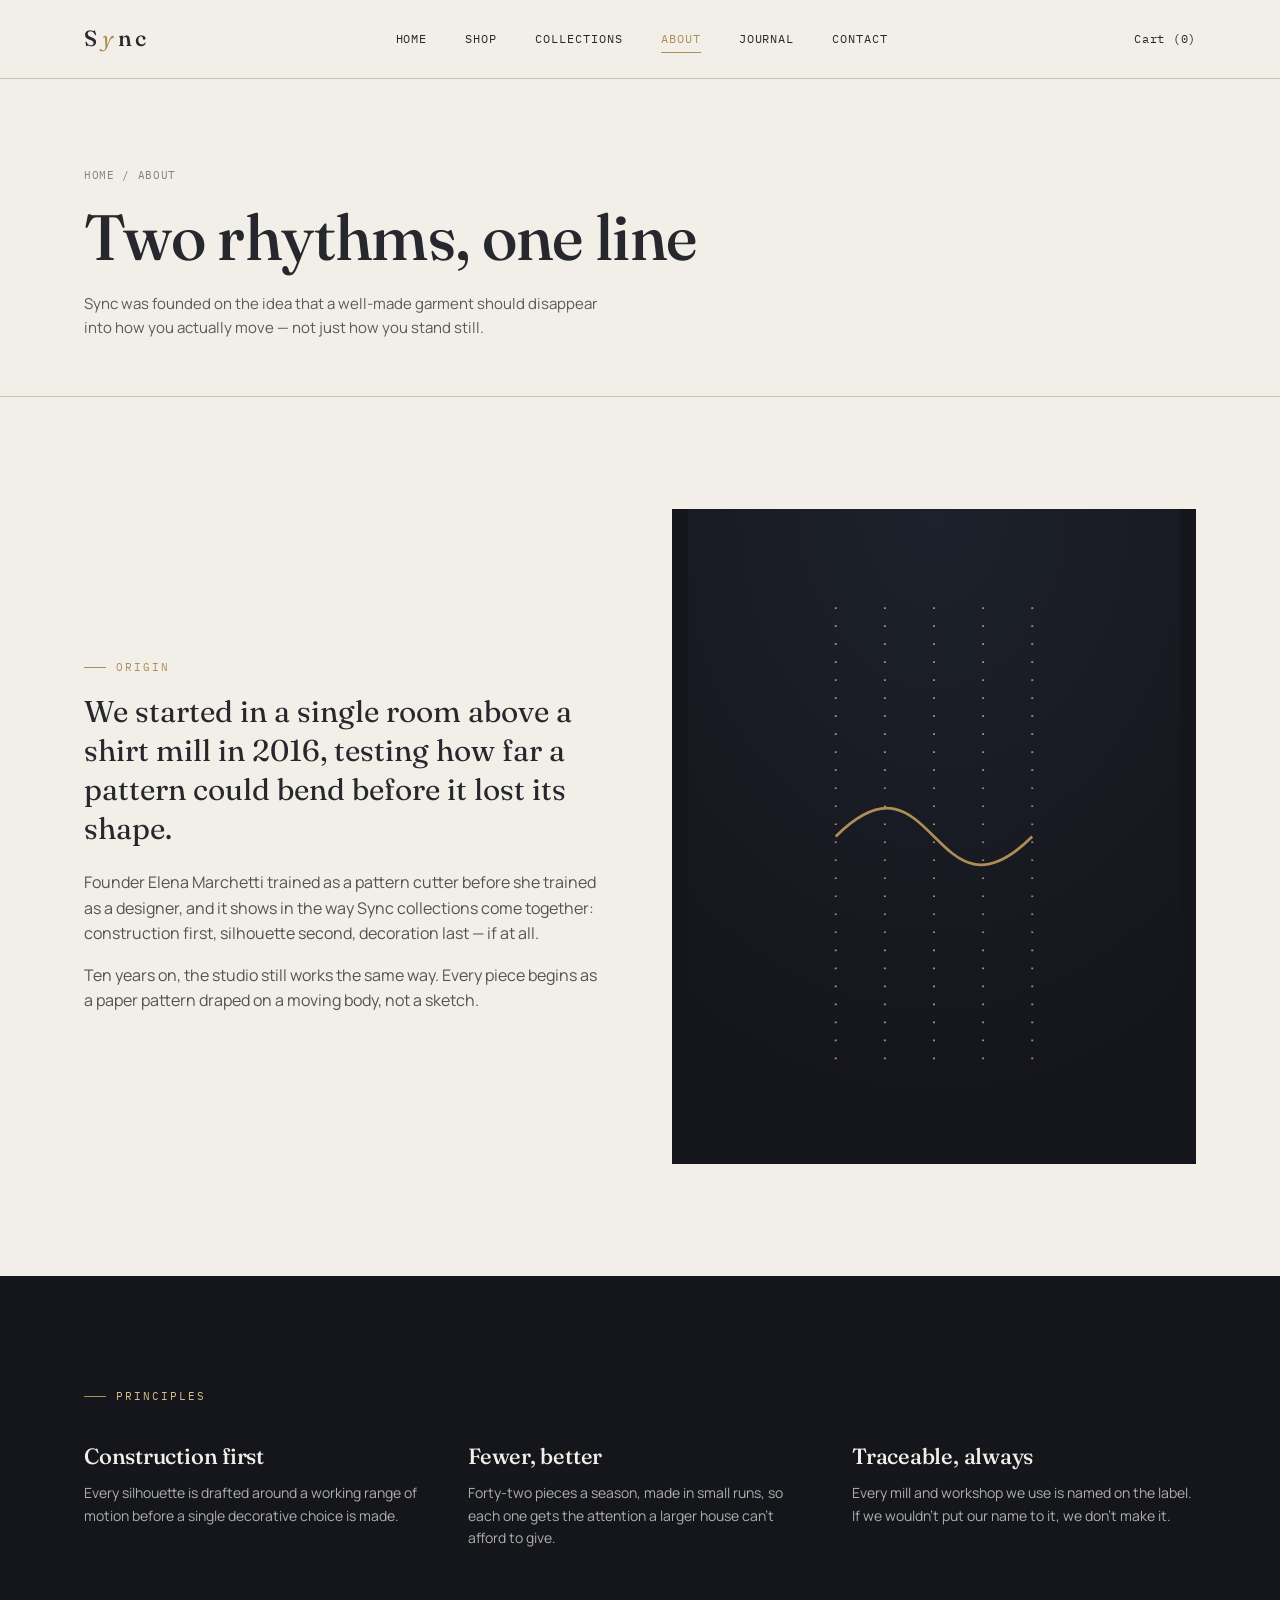
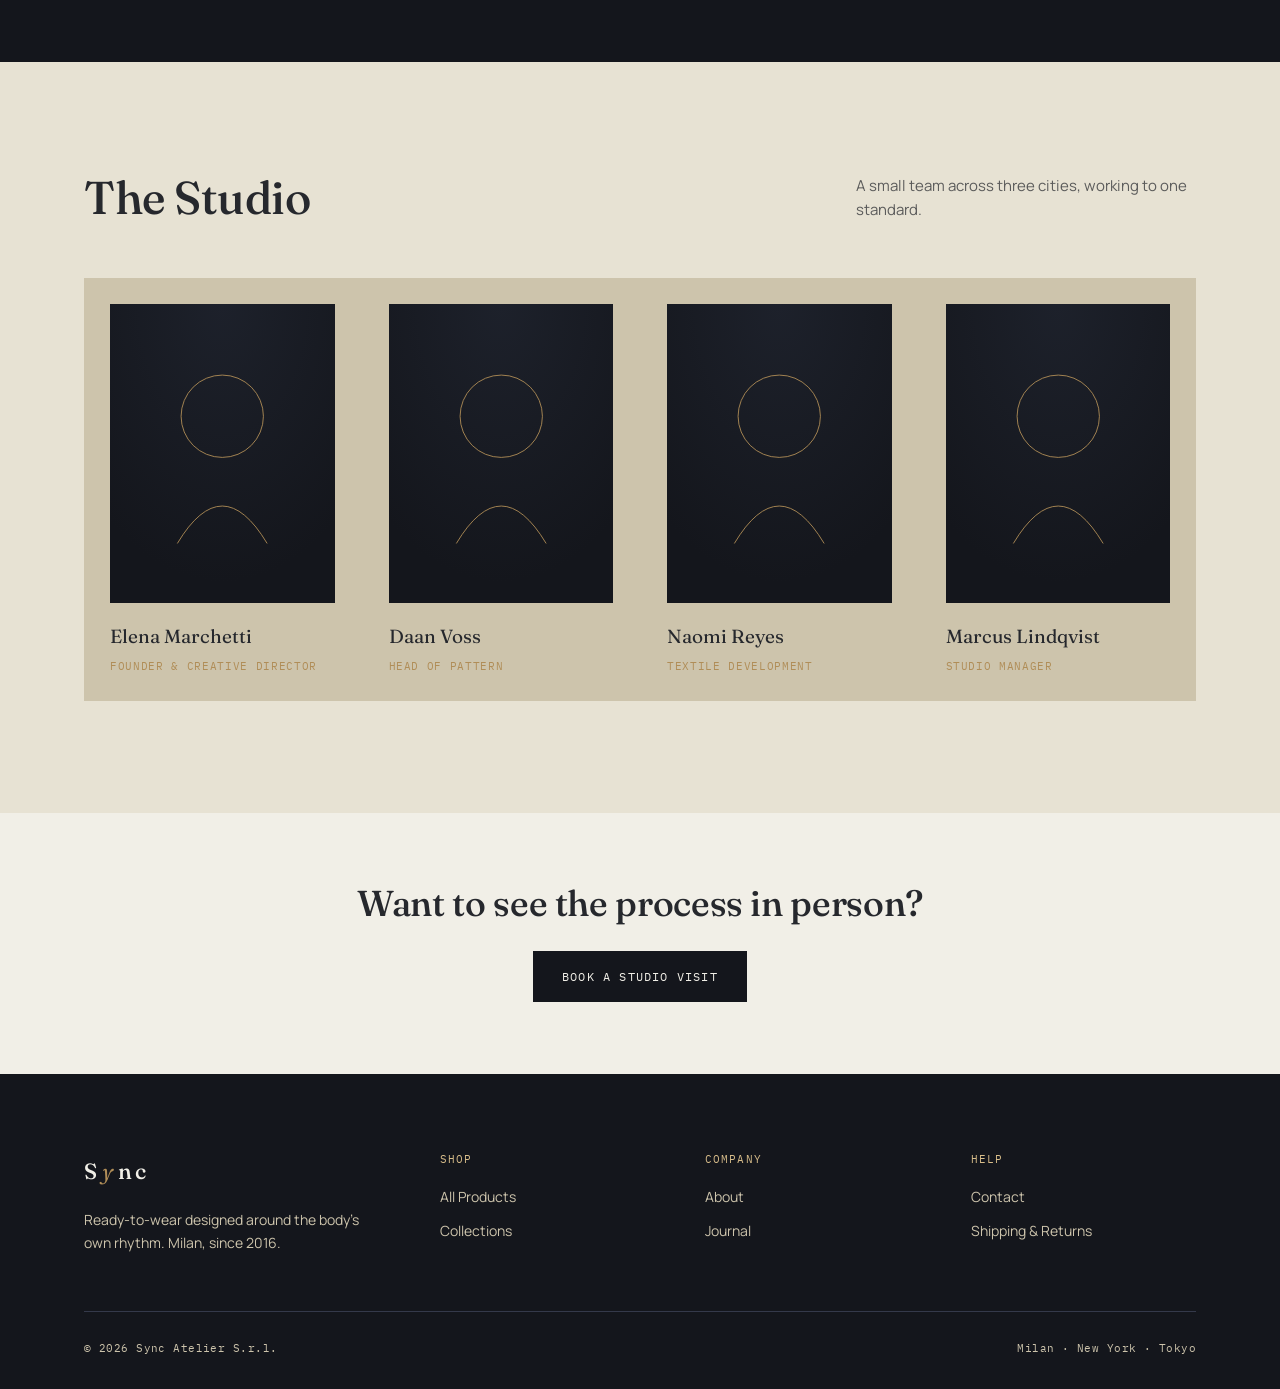
==== about.html @ 083a698b "Add files via upload" ====
<!DOCTYPE html>
<html lang="en">
<head>
<meta charset="UTF-8">
<meta name="viewport" content="width=device-width, initial-scale=1.0">
<title>About — Sync</title>
<meta name="description" content="Sync is a Milan-based ready-to-wear house founded in 2016, working at the meeting point of tailoring and motion.">
<link rel="stylesheet" href="styles.css">
</head>
<body>

<header class="site-header">
  <div class="wrap">
    <a href="index.html" class="logo">S<em>y</em>nc</a>
    <nav class="nav-links" id="nav-links">
      <a href="index.html">Home</a>
      <a href="shop.html">Shop</a>
      <a href="collections.html">Collections</a>
      <a href="about.html" aria-current="page">About</a>
      <a href="blog.html">Journal</a>
      <a href="contact.html">Contact</a>
    </nav>
    <div class="nav-cta">
      <a href="shop.html" class="icon-btn">Cart (0)</a>
      <button class="menu-toggle" aria-label="Toggle menu" aria-expanded="false"><span></span><span></span><span></span></button>
    </div>
  </div>
</header>

<div class="page-intro">
  <div class="wrap">
    <div class="breadcrumb">Home / About</div>
    <h1>Two rhythms, one line</h1>
    <p class="desc">Sync was founded on the idea that a well-made garment should disappear into how you actually move — not just how you stand still.</p>
  </div>
</div>

<section>
  <div class="wrap split reveal">
    <div>
      <div class="eyebrow">Origin</div>
      <p class="prose-lead" style="margin-top:16px;">We started in a single room above a shirt mill in 2016, testing how far a pattern could bend before it lost its shape.</p>
      <div class="prose" style="margin-top:22px; opacity:.78;">
        <p>Founder Elena Marchetti trained as a pattern cutter before she trained as a designer, and it shows in the way Sync collections come together: construction first, silhouette second, decoration last — if at all.</p>
        <p>Ten years on, the studio still works the same way. Every piece begins as a paper pattern draped on a moving body, not a sketch.</p>
      </div>
    </div>
    <div class="split-media"><svg viewBox="0 0 300 400" width="100%" height="100%"><defs><radialGradient id="a1" cx="50%" cy="0%" r="90%"><stop offset="0%" stop-color="#1d212b"/><stop offset="100%" stop-color="#14161c"/></radialGradient></defs><rect width="300" height="400" fill="url(#a1)"/><g fill="none" stroke="#b08d57" stroke-width="1.2"><path d="M90,60 L90,340 M120,60 L120,340 M150,60 L150,340 M180,60 L180,340 M210,60 L210,340" stroke-dasharray="1 10"/><path d="M90,200 C150,140 150,260 210,200" stroke-width="1.6"/></g></svg></div>
  </div>
</section>

<section class="on-ink">
  <div class="wrap reveal">
    <div class="eyebrow">Principles</div>
    <div class="grid grid-3" style="background:none; margin-top:40px; gap:40px;">
      <div>
        <h3 style="font-size:22px; color:var(--paper);">Construction first</h3>
        <p style="margin-top:14px; opacity:.7; font-size:14px;">Every silhouette is drafted around a working range of motion before a single decorative choice is made.</p>
      </div>
      <div>
        <h3 style="font-size:22px; color:var(--paper);">Fewer, better</h3>
        <p style="margin-top:14px; opacity:.7; font-size:14px;">Forty-two pieces a season, made in small runs, so each one gets the attention a larger house can't afford to give.</p>
      </div>
      <div>
        <h3 style="font-size:22px; color:var(--paper);">Traceable, always</h3>
        <p style="margin-top:14px; opacity:.7; font-size:14px;">Every mill and workshop we use is named on the label. If we wouldn't put our name to it, we don't make it.</p>
      </div>
    </div>
  </div>
</section>

<section class="on-soft">
  <div class="wrap reveal">
    <div class="section-head">
      <h2>The Studio</h2>
      <p class="desc">A small team across three cities, working to one standard.</p>
    </div>
    <div class="grid grid-4">
      <div class="card" style="background:none;">
        <div class="card-frame"><svg viewBox="0 0 300 400" width="100%" height="100%"><g fill="none" stroke="#b08d57" stroke-width="1.2"><circle cx="150" cy="150" r="55"/><path d="M90,320 Q150,220 210,320"/></g></svg></div>
        <div class="card-row"><div><div class="card-title">Elena Marchetti</div><div class="card-sub">Founder &amp; Creative Director</div></div></div>
      </div>
      <div class="card" style="background:none;">
        <div class="card-frame"><svg viewBox="0 0 300 400" width="100%" height="100%"><g fill="none" stroke="#b08d57" stroke-width="1.2"><circle cx="150" cy="150" r="55"/><path d="M90,320 Q150,220 210,320"/></g></svg></div>
        <div class="card-row"><div><div class="card-title">Daan Voss</div><div class="card-sub">Head of Pattern</div></div></div>
      </div>
      <div class="card" style="background:none;">
        <div class="card-frame"><svg viewBox="0 0 300 400" width="100%" height="100%"><g fill="none" stroke="#b08d57" stroke-width="1.2"><circle cx="150" cy="150" r="55"/><path d="M90,320 Q150,220 210,320"/></g></svg></div>
        <div class="card-row"><div><div class="card-title">Naomi Reyes</div><div class="card-sub">Textile Development</div></div></div>
      </div>
      <div class="card" style="background:none;">
        <div class="card-frame"><svg viewBox="0 0 300 400" width="100%" height="100%"><g fill="none" stroke="#b08d57" stroke-width="1.2"><circle cx="150" cy="150" r="55"/><path d="M90,320 Q150,220 210,320"/></g></svg></div>
        <div class="card-row"><div><div class="card-title">Marcus Lindqvist</div><div class="card-sub">Studio Manager</div></div></div>
      </div>
    </div>
  </div>
</section>

<section class="section-tight">
  <div class="wrap reveal" style="text-align:center;">
    <h2 style="font-size:clamp(26px,3.4vw,36px); max-width:640px; margin:0 auto;">Want to see the process in person?</h2>
    <a href="contact.html" class="btn btn-solid" style="margin-top:28px;">Book a Studio Visit</a>
  </div>
</section>

<footer class="site-footer">
  <div class="wrap">
    <div class="footer-top">
      <div><a href="index.html" class="logo" style="color:var(--paper);">S<em>y</em>nc</a><p style="margin-top:20px; color:var(--paper-line); font-size:14px; max-width:32ch;">Ready-to-wear designed around the body's own rhythm. Milan, since 2016.</p></div>
      <div><h4>Shop</h4><ul><li><a href="shop.html">All Products</a></li><li><a href="collections.html">Collections</a></li></ul></div>
      <div><h4>Company</h4><ul><li><a href="about.html">About</a></li><li><a href="blog.html">Journal</a></li></ul></div>
      <div><h4>Help</h4><ul><li><a href="contact.html">Contact</a></li><li><a href="contact.html">Shipping &amp; Returns</a></li></ul></div>
    </div>
    <div class="footer-bottom"><span>&copy; <span data-year></span> Sync Atelier S.r.l.</span><span>Milan &middot; New York &middot; Tokyo</span></div>
  </div>
</footer>

<script src="script.js"></script>
</body>
</html>
---- styles.css ----
/* ==========================================================================
   SYNC — Design tokens
   ========================================================================== */
@import url('https://fonts.googleapis.com/css2?family=Fraunces:ital,opsz,wght@0,9..144,300;0,9..144,400;0,9..144,500;0,9..144,600;1,9..144,400;1,9..144,500&family=Manrope:wght@300;400;500;600;700&family=IBM+Plex+Mono:wght@400;500&display=swap');

:root{
  --ink:        #14161c;
  --ink-soft:   #1c1f27;
  --ink-line:   #34394a;
  --paper:      #f1efe7;
  --paper-soft: #e7e2d3;
  --paper-line: #cdc4ac;
  --brass:      #b08d57;
  --brass-light:#d8bd8a;
  --charcoal:   #26282d;
  --ok:         #6b7a5e;

  --f-display: 'Fraunces', serif;
  --f-body: 'Manrope', sans-serif;
  --f-mono: 'IBM Plex Mono', monospace;

  --container: 1240px;
  --gutter: clamp(20px, 5vw, 64px);
  --ease: cubic-bezier(.65,0,.35,1);
}

*,*::before,*::after{ box-sizing:border-box; }
html{ scroll-behavior:smooth; }
body{
  margin:0;
  background:var(--paper);
  color:var(--charcoal);
  font-family:var(--f-body);
  font-size:16px;
  line-height:1.6;
  -webkit-font-smoothing:antialiased;
}
img,svg{ display:block; max-width:100%; }
a{ color:inherit; text-decoration:none; }
h1,h2,h3,h4{ font-family:var(--f-display); font-weight:500; margin:0; line-height:1.05; letter-spacing:-.01em; }
p{ margin:0; }
ul{ margin:0; padding:0; list-style:none; }
button{ font-family:inherit; cursor:pointer; }
::selection{ background:var(--brass); color:var(--ink); }

/* focus visibility */
a:focus-visible, button:focus-visible, input:focus-visible, textarea:focus-visible{
  outline:2px solid var(--brass);
  outline-offset:3px;
}

@media (prefers-reduced-motion: reduce){
  *{ animation-duration:.001ms !important; animation-iteration-count:1 !important; transition-duration:.001ms !important; scroll-behavior:auto !important; }
}

.wrap{ max-width:var(--container); margin:0 auto; padding:0 var(--gutter); }
.eyebrow{
  font-family:var(--f-mono); font-size:11px; letter-spacing:.18em; text-transform:uppercase;
  color:var(--brass); display:flex; align-items:center; gap:10px;
}
.eyebrow::before{ content:""; width:22px; height:1px; background:var(--brass); display:block; }

/* ==========================================================================
   Sync-line — signature waveform motif (two rhythms resolving into one)
   ========================================================================== */
.syncline{ width:100%; height:auto; overflow:visible; }
.syncline path{
  fill:none; stroke:var(--brass); stroke-width:1.4; stroke-linecap:round;
  stroke-dasharray:1400; stroke-dashoffset:1400;
  animation:draw 2.6s var(--ease) forwards;
}
.syncline path.p2{ stroke:var(--paper-line); animation-delay:.15s; }
@keyframes draw{ to{ stroke-dashoffset:0; } }

/* ==========================================================================
   Header / Nav
   ========================================================================== */
.site-header{
  position:sticky; top:0; z-index:100;
  background:rgba(241,239,231,.86);
  backdrop-filter:blur(10px);
  border-bottom:1px solid var(--paper-line);
}
.site-header .wrap{
  display:flex; align-items:center; justify-content:space-between;
  height:78px;
}
.logo{
  font-family:var(--f-display); font-size:22px; letter-spacing:.14em; font-weight:500;
  display:flex; align-items:baseline; gap:2px;
}
.logo em{ font-style:italic; color:var(--brass); font-weight:400; }
.nav-links{ display:flex; align-items:center; gap:38px; }
.nav-links a{
  font-family:var(--f-mono); font-size:12px; letter-spacing:.08em; text-transform:uppercase;
  position:relative; padding:4px 0; color:var(--charcoal);
}
.nav-links a::after{
  content:""; position:absolute; left:0; bottom:0; width:0; height:1px; background:var(--brass);
  transition:width .3s var(--ease);
}
.nav-links a:hover::after, .nav-links a[aria-current="page"]::after{ width:100%; }
.nav-links a[aria-current="page"]{ color:var(--brass); }
.nav-cta{ display:flex; align-items:center; gap:20px; }
.icon-btn{ font-family:var(--f-mono); font-size:12px; letter-spacing:.06em; }
.menu-toggle{
  display:none; background:none; border:none; flex-direction:column; gap:5px; padding:6px;
}
.menu-toggle span{ width:22px; height:1px; background:var(--charcoal); display:block; }

@media (max-width:880px){
  .nav-links{
    position:fixed; inset:78px 0 0 0; background:var(--paper); flex-direction:column;
    justify-content:flex-start; padding:48px var(--gutter); gap:28px;
    transform:translateY(-8px); opacity:0; pointer-events:none; transition:all .35s var(--ease);
  }
  .nav-links.open{ opacity:1; pointer-events:auto; transform:translateY(0); }
  .nav-links a{ font-size:16px; }
  .menu-toggle{ display:flex; }
}

/* ==========================================================================
   Buttons
   ========================================================================== */
.btn{
  display:inline-flex; align-items:center; gap:10px;
  font-family:var(--f-mono); font-size:12px; letter-spacing:.1em; text-transform:uppercase;
  padding:15px 28px; border:1px solid var(--charcoal); background:transparent; color:var(--charcoal);
  transition:background .35s var(--ease), color .35s var(--ease), border-color .35s var(--ease);
}
.btn:hover{ background:var(--charcoal); color:var(--paper); }
.btn-solid{ background:var(--ink); border-color:var(--ink); color:var(--paper); }
.btn-solid:hover{ background:var(--brass); border-color:var(--brass); color:var(--ink); }
.btn-ghost-light{ border-color:rgba(241,239,231,.4); color:var(--paper); }
.btn-ghost-light:hover{ background:var(--paper); color:var(--ink); }

/* ==========================================================================
   Hero
   ========================================================================== */
.hero{ background:var(--ink); color:var(--paper); padding:64px 0 0; overflow:hidden; }
.hero-top{ display:flex; justify-content:space-between; align-items:flex-end; gap:40px; padding-bottom:40px; }
.hero-word{
  font-size:clamp(64px, 13vw, 168px); letter-spacing:.02em; color:var(--paper);
  display:flex;
}
.hero-word span{ display:inline-block; animation:rise .9s var(--ease) both; }
.hero-word span:nth-child(1){ animation-delay:.05s; }
.hero-word span:nth-child(2){ animation-delay:.12s; }
.hero-word span:nth-child(3){ animation-delay:.19s; }
.hero-word span:nth-child(4){ animation-delay:.26s; }
@keyframes rise{ from{ transform:translateY(100%); opacity:0; } to{ transform:translateY(0); opacity:1; } }
.hero-meta{ max-width:280px; font-size:14px; color:var(--paper-line); padding-bottom:12px; }
.hero-meta .eyebrow{ margin-bottom:14px; }
.hero-tagline{
  font-family:var(--f-display); font-style:italic; font-weight:400;
  font-size:clamp(20px, 2.6vw, 30px); color:var(--brass-light);
  border-top:1px solid var(--ink-line); padding:32px 0; margin-top:8px;
}

/* ==========================================================================
   Sections
   ========================================================================== */
section{ padding:112px 0; }
.section-tight{ padding:72px 0; }
.section-head{
  display:flex; justify-content:space-between; align-items:flex-end; gap:24px; margin-bottom:56px;
  flex-wrap:wrap;
}
.section-head h2{ font-size:clamp(30px,4vw,46px); max-width:600px; }
.section-head .desc{ max-width:340px; color:var(--charcoal); opacity:.72; font-size:15px; }

.on-ink{ background:var(--ink); color:var(--paper); }
.on-ink .eyebrow{ color:var(--brass-light); }
.on-soft{ background:var(--paper-soft); }

/* ==========================================================================
   Product grid
   ========================================================================== */
.grid{ display:grid; gap:2px; background:var(--paper-line); }
.grid-4{ grid-template-columns:repeat(4,1fr); }
.grid-3{ grid-template-columns:repeat(3,1fr); }
.grid-2{ grid-template-columns:repeat(2,1fr); }
@media (max-width:980px){ .grid-4{ grid-template-columns:repeat(2,1fr);} .grid-3{ grid-template-columns:repeat(2,1fr);} }
@media (max-width:600px){ .grid-4, .grid-3, .grid-2{ grid-template-columns:1fr; } }

.card{
  background:var(--paper); padding:26px; display:flex; flex-direction:column; gap:18px;
  transition:background .4s var(--ease);
}
.card:hover{ background:var(--paper-soft); }
.card:hover .card-frame svg{ transform:scale(1.04); }
.card-frame{ aspect-ratio:3/4; overflow:hidden; background:radial-gradient(130% 150% at 50% 0%, #1d212b 0%, #14161c 62%); position:relative; }
.card-frame svg{ width:100%; height:100%; transition:transform .7s var(--ease); }
.card-row{ display:flex; justify-content:space-between; align-items:flex-start; gap:12px; }
.card-title{ font-family:var(--f-display); font-size:19px; }
.card-sub{ font-family:var(--f-mono); font-size:11px; letter-spacing:.06em; color:var(--brass); text-transform:uppercase; margin-top:6px; }
.card-price{ font-family:var(--f-mono); font-size:13px; white-space:nowrap; }

/* ==========================================================================
   Filters (shop)
   ========================================================================== */
.filters{
  display:flex; flex-wrap:wrap; gap:10px 28px; align-items:center; padding:28px 0;
  border-top:1px solid var(--paper-line); border-bottom:1px solid var(--paper-line); margin-bottom:48px;
}
.filters .fgroup{ display:flex; gap:8px; align-items:center; flex-wrap:wrap; }
.filters label{ font-family:var(--f-mono); font-size:11px; letter-spacing:.08em; text-transform:uppercase; color:var(--charcoal); opacity:.6; }
.chip{
  font-family:var(--f-mono); font-size:11px; letter-spacing:.05em; padding:7px 14px;
  border:1px solid var(--paper-line); background:transparent; color:var(--charcoal);
  transition:all .25s var(--ease);
}
.chip.active, .chip:hover{ border-color:var(--charcoal); background:var(--charcoal); color:var(--paper); }
.result-count{ margin-left:auto; font-family:var(--f-mono); font-size:11px; opacity:.55; }

/* ==========================================================================
   Feature split
   ========================================================================== */
.split{ display:grid; grid-template-columns:1fr 1fr; gap:64px; align-items:center; }
@media (max-width:900px){ .split{ grid-template-columns:1fr; gap:40px; } }
.split-media{ aspect-ratio:4/5; background:var(--ink); }
.prose{ max-width:52ch; }
.prose p + p{ margin-top:16px; }
.prose-lead{ font-family:var(--f-display); font-size:clamp(22px,2.6vw,30px); font-weight:400; line-height:1.3; }

/* ==========================================================================
   Stat / number strip
   ========================================================================== */
.strip{ display:grid; grid-template-columns:repeat(4,1fr); border-top:1px solid var(--ink-line); }
.strip div{ padding:36px 24px; border-left:1px solid var(--ink-line); }
.strip div:first-child{ border-left:none; }
.strip .num{ font-family:var(--f-display); font-size:clamp(30px,3.4vw,44px); color:var(--brass-light); }
.strip .lbl{ font-family:var(--f-mono); font-size:11px; letter-spacing:.06em; text-transform:uppercase; opacity:.65; margin-top:8px; }
@media (max-width:700px){ .strip{ grid-template-columns:1fr 1fr; } .strip div:nth-child(3){ border-left:none; } }

/* ==========================================================================
   Blog
   ========================================================================== */
.post-list{ display:flex; flex-direction:column; }
.post-row{
  display:grid; grid-template-columns:120px 1fr auto; gap:32px; align-items:center;
  padding:34px 0; border-top:1px solid var(--paper-line);
  transition:padding-left .3s var(--ease);
}
.post-row:last-child{ border-bottom:1px solid var(--paper-line); }
.post-row:hover{ padding-left:14px; }
.post-date{ font-family:var(--f-mono); font-size:12px; opacity:.55; }
.post-title{ font-family:var(--f-display); font-size:22px; }
.post-tag{ font-family:var(--f-mono); font-size:11px; letter-spacing:.06em; text-transform:uppercase; color:var(--brass); white-space:nowrap; }
@media (max-width:700px){ .post-row{ grid-template-columns:1fr; gap:8px; } }

article.post-body{ max-width:70ch; margin:0 auto; }
article.post-body h2{ font-size:28px; margin:48px 0 16px; }
article.post-body p{ margin-bottom:20px; color:var(--charcoal); }
article.post-body p.lead{ font-family:var(--f-display); font-size:22px; font-style:italic; color:var(--charcoal); }

/* ==========================================================================
   Forms
   ========================================================================== */
.field{ display:flex; flex-direction:column; gap:8px; margin-bottom:26px; }
.field label{ font-family:var(--f-mono); font-size:11px; letter-spacing:.08em; text-transform:uppercase; opacity:.65; }
.field input, .field textarea, .field select{
  background:transparent; border:none; border-bottom:1px solid var(--paper-line);
  padding:12px 2px; font-family:var(--f-body); font-size:16px; color:var(--charcoal);
  transition:border-color .3s var(--ease);
}
.field input:focus, .field textarea:focus, .field select:focus{ border-color:var(--brass); outline:none; }
.on-ink .field input, .on-ink .field textarea, .on-ink .field select{ color:var(--paper); border-bottom-color:var(--ink-line); }
textarea{ resize:vertical; min-height:120px; }
.field-row{ display:grid; grid-template-columns:1fr 1fr; gap:24px; }
@media (max-width:600px){ .field-row{ grid-template-columns:1fr; } }

.note{ font-size:13px; opacity:.6; margin-top:-6px; }

/* ==========================================================================
   Footer
   ========================================================================== */
.site-footer{ background:var(--ink); color:var(--paper); padding:80px 0 32px; }
.footer-top{ display:grid; grid-template-columns:1.4fr 1fr 1fr 1fr; gap:40px; padding-bottom:56px; }
@media (max-width:800px){ .footer-top{ grid-template-columns:1fr 1fr; } }
.footer-top h4{ font-family:var(--f-mono); font-size:11px; letter-spacing:.1em; text-transform:uppercase; color:var(--brass-light); margin-bottom:20px; font-weight:400; }
.footer-top ul li{ margin-bottom:12px; font-size:14px; color:var(--paper-line); }
.footer-top ul li a:hover{ color:var(--paper); }
.footer-bottom{
  display:flex; justify-content:space-between; align-items:center; gap:20px; flex-wrap:wrap;
  border-top:1px solid var(--ink-line); padding-top:28px;
  font-family:var(--f-mono); font-size:11px; letter-spacing:.04em; color:var(--paper-line);
}
.newsletter{ display:flex; gap:0; border-bottom:1px solid var(--ink-line); max-width:360px; padding-bottom:10px; }
.newsletter input{ flex:1; background:none; border:none; color:var(--paper); font-family:var(--f-body); font-size:14px; }
.newsletter input::placeholder{ color:var(--paper-line); }
.newsletter button{ background:none; border:none; color:var(--brass-light); font-family:var(--f-mono); font-size:12px; letter-spacing:.06em; text-transform:uppercase; }

/* ==========================================================================
   Page intro (interior pages)
   ========================================================================== */
.page-intro{ padding:88px 0 56px; border-bottom:1px solid var(--paper-line); }
.page-intro h1{ font-size:clamp(36px,5.4vw,64px); max-width:760px; margin-top:18px; }
.page-intro .desc{ max-width:520px; margin-top:22px; opacity:.75; font-size:15px; }
.breadcrumb{ font-family:var(--f-mono); font-size:11px; letter-spacing:.06em; text-transform:uppercase; opacity:.55; margin-bottom:18px; }

/* Reveal on scroll */
.reveal{ opacity:0; transform:translateY(24px); transition:opacity .8s var(--ease), transform .8s var(--ease); }
.reveal.in{ opacity:1; transform:translateY(0); }
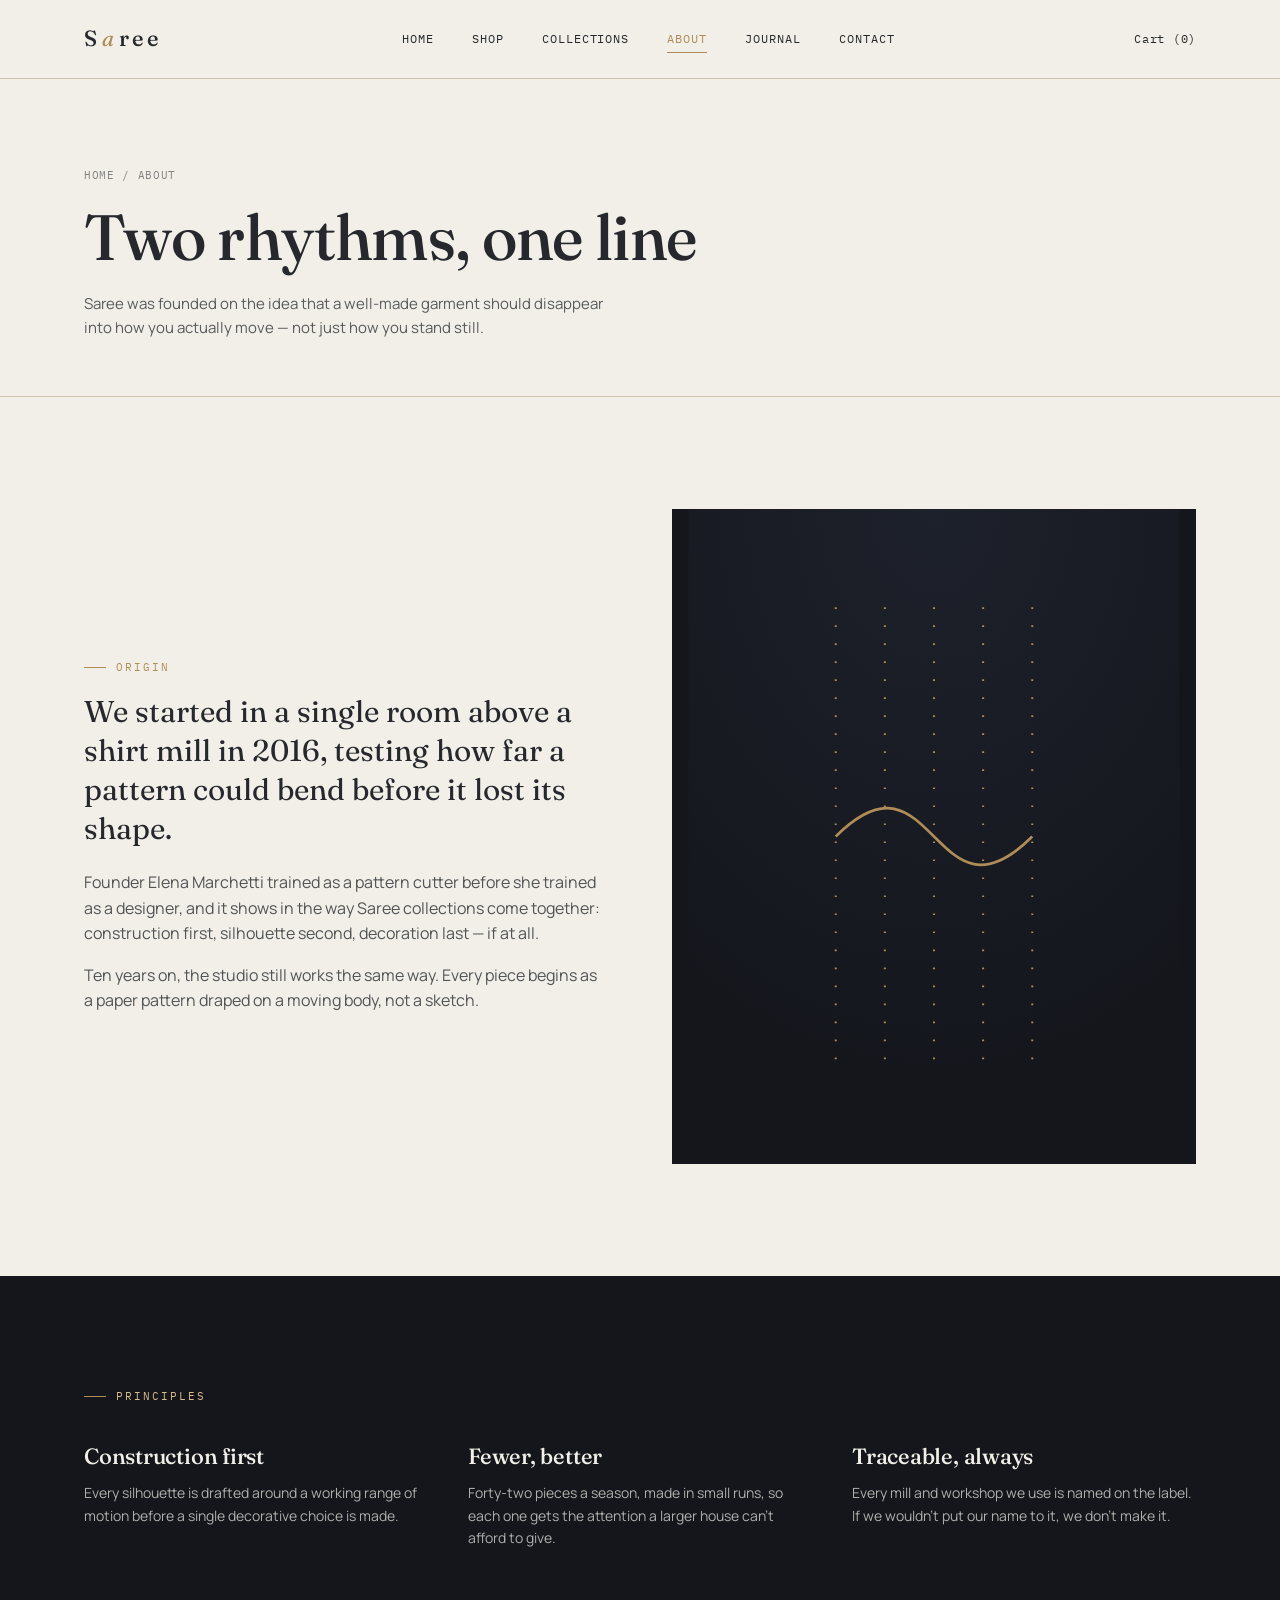
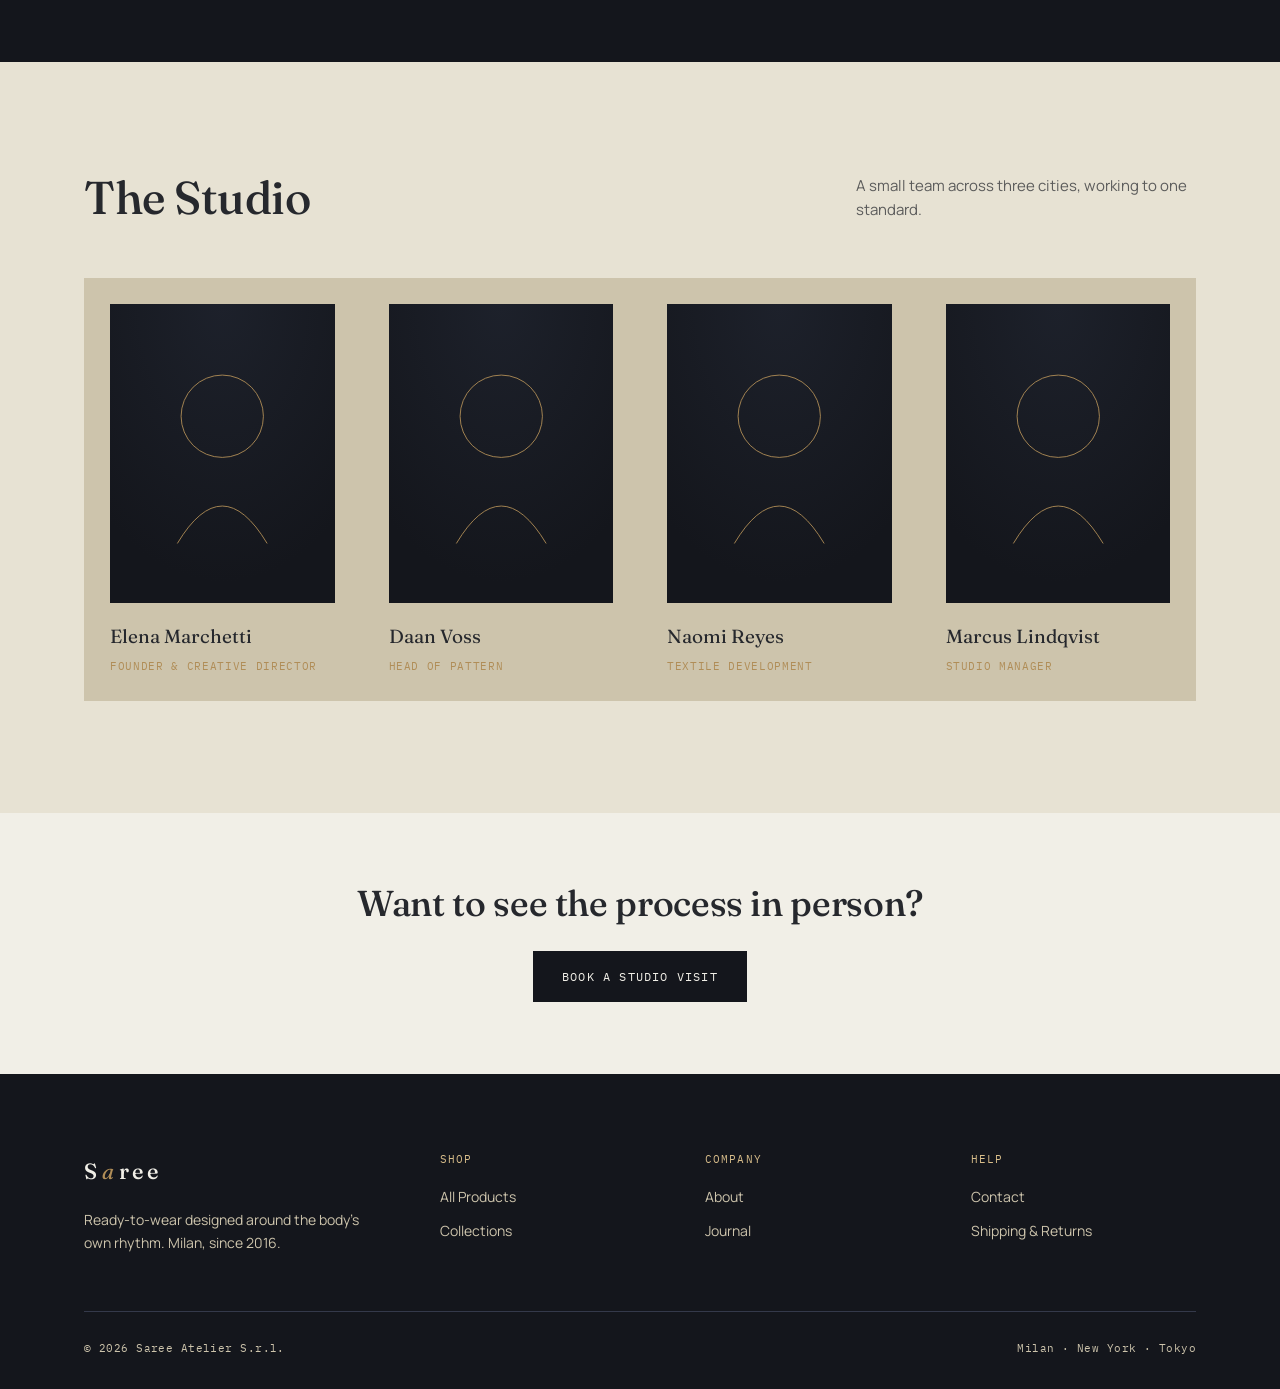
==== commit f344d8fc: "Add files via upload" ====
--- a/about.html
+++ b/about.html
@@ -3,15 +3,15 @@
 <head>
 <meta charset="UTF-8">
 <meta name="viewport" content="width=device-width, initial-scale=1.0">
-<title>About — Sync</title>
-<meta name="description" content="Sync is a Milan-based ready-to-wear house founded in 2016, working at the meeting point of tailoring and motion.">
+<title>About — Saree</title>
+<meta name="description" content="Saree is a Milan-based ready-to-wear house founded in 2016, working at the meeting point of tailoring and motion.">
 <link rel="stylesheet" href="styles.css">
 </head>
 <body>
 
 <header class="site-header">
   <div class="wrap">
-    <a href="index.html" class="logo">S<em>y</em>nc</a>
+    <a href="index.html" class="logo">S<em>a</em>ree</a>
     <nav class="nav-links" id="nav-links">
       <a href="index.html">Home</a>
       <a href="shop.html">Shop</a>
@@ -31,7 +31,7 @@
   <div class="wrap">
     <div class="breadcrumb">Home / About</div>
     <h1>Two rhythms, one line</h1>
-    <p class="desc">Sync was founded on the idea that a well-made garment should disappear into how you actually move — not just how you stand still.</p>
+    <p class="desc">Saree was founded on the idea that a well-made garment should disappear into how you actually move — not just how you stand still.</p>
   </div>
 </div>
 
@@ -41,7 +41,7 @@
       <div class="eyebrow">Origin</div>
       <p class="prose-lead" style="margin-top:16px;">We started in a single room above a shirt mill in 2016, testing how far a pattern could bend before it lost its shape.</p>
       <div class="prose" style="margin-top:22px; opacity:.78;">
-        <p>Founder Elena Marchetti trained as a pattern cutter before she trained as a designer, and it shows in the way Sync collections come together: construction first, silhouette second, decoration last — if at all.</p>
+        <p>Founder Elena Marchetti trained as a pattern cutter before she trained as a designer, and it shows in the way Saree collections come together: construction first, silhouette second, decoration last — if at all.</p>
         <p>Ten years on, the studio still works the same way. Every piece begins as a paper pattern draped on a moving body, not a sketch.</p>
       </div>
     </div>
@@ -106,15 +106,15 @@
 <footer class="site-footer">
   <div class="wrap">
     <div class="footer-top">
-      <div><a href="index.html" class="logo" style="color:var(--paper);">S<em>y</em>nc</a><p style="margin-top:20px; color:var(--paper-line); font-size:14px; max-width:32ch;">Ready-to-wear designed around the body's own rhythm. Milan, since 2016.</p></div>
+      <div><a href="index.html" class="logo" style="color:var(--paper);">S<em>a</em>ree</a><p style="margin-top:20px; color:var(--paper-line); font-size:14px; max-width:32ch;">Ready-to-wear designed around the body's own rhythm. Milan, since 2016.</p></div>
       <div><h4>Shop</h4><ul><li><a href="shop.html">All Products</a></li><li><a href="collections.html">Collections</a></li></ul></div>
       <div><h4>Company</h4><ul><li><a href="about.html">About</a></li><li><a href="blog.html">Journal</a></li></ul></div>
       <div><h4>Help</h4><ul><li><a href="contact.html">Contact</a></li><li><a href="contact.html">Shipping &amp; Returns</a></li></ul></div>
     </div>
-    <div class="footer-bottom"><span>&copy; <span data-year></span> Sync Atelier S.r.l.</span><span>Milan &middot; New York &middot; Tokyo</span></div>
+    <div class="footer-bottom"><span>&copy; <span data-year></span> Saree Atelier S.r.l.</span><span>Milan &middot; New York &middot; Tokyo</span></div>
   </div>
 </footer>
 
 <script src="script.js"></script>
 </body>
-</html>
+</html>
--- a/styles.css
+++ b/styles.css
@@ -1,19 +1,19 @@
 /* ==========================================================================
-   SYNC — Design tokens
+   SAREE — Design tokens
    ========================================================================== */
 @import url('https://fonts.googleapis.com/css2?family=Fraunces:ital,opsz,wght@0,9..144,300;0,9..144,400;0,9..144,500;0,9..144,600;1,9..144,400;1,9..144,500&family=Manrope:wght@300;400;500;600;700&family=IBM+Plex+Mono:wght@400;500&display=swap');
 
 :root{
-  --ink:        #14161c;
-  --ink-soft:   #1c1f27;
-  --ink-line:   #34394a;
-  --paper:      #f1efe7;
-  --paper-soft: #e7e2d3;
-  --paper-line: #cdc4ac;
-  --brass:      #b08d57;
-  --brass-light:#d8bd8a;
-  --charcoal:   #26282d;
-  --ok:         #6b7a5e;
+  --ink:         #14161c;
+  --ink-soft:    #1c1f27;
+  --ink-line:    #34394a;
+  --paper:       #f1efe7;
+  --paper-soft:  #e7e2d3;
+  --paper-line:  #cdc4ac;
+  --brass:       #b08d57;
+  --brass-light: #d8bd8a;
+  --charcoal:    #26282d;
+  --ok:          #6b7a5e;
 
   --f-display: 'Fraunces', serif;
   --f-body: 'Manrope', sans-serif;
@@ -61,15 +61,15 @@
 .eyebrow::before{ content:""; width:22px; height:1px; background:var(--brass); display:block; }
 
 /* ==========================================================================
-   Sync-line — signature waveform motif (two rhythms resolving into one)
-   ========================================================================== */
-.syncline{ width:100%; height:auto; overflow:visible; }
-.syncline path{
+   Saree-line — signature waveform motif
+   ========================================================================== */
+.sareeline{ width:100%; height:auto; overflow:visible; }
+.sareeline path{
   fill:none; stroke:var(--brass); stroke-width:1.4; stroke-linecap:round;
   stroke-dasharray:1400; stroke-dashoffset:1400;
   animation:draw 2.6s var(--ease) forwards;
 }
-.syncline path.p2{ stroke:var(--paper-line); animation-delay:.15s; }
+.sareeline path.p2{ stroke:var(--paper-line); animation-delay:.15s; }
 @keyframes draw{ to{ stroke-dashoffset:0; } }
 
 /* ==========================================================================
@@ -110,13 +110,28 @@
 
 @media (max-width:880px){
   .nav-links{
-    position:fixed; inset:78px 0 0 0; background:var(--paper); flex-direction:column;
-    justify-content:flex-start; padding:48px var(--gutter); gap:28px;
-    transform:translateY(-8px); opacity:0; pointer-events:none; transition:all .35s var(--ease);
+    position:fixed; 
+    inset:78px 0 0 0; 
+    background:var(--paper) !important;
+    height: calc(100vh - 78px);
+    z-index: 999;
+    flex-direction:column;
+    justify-content:flex-start; 
+    padding:48px var(--gutter); 
+    gap:28px;
+    transform:translateY(-8px); 
+    opacity:0; 
+    pointer-events:none; 
+    transition:all .35s var(--ease);
   }
   .nav-links.open{ opacity:1; pointer-events:auto; transform:translateY(0); }
   .nav-links a{ font-size:16px; }
   .menu-toggle{ display:flex; }
+}
+
+/* Colorless WhatsApp Logo / Icon Style */
+.wp-logo {
+    color: inherit;
 }
 
 /* ==========================================================================
@@ -140,14 +155,13 @@
 .hero{ background:var(--ink); color:var(--paper); padding:64px 0 0; overflow:hidden; }
 .hero-top{ display:flex; justify-content:space-between; align-items:flex-end; gap:40px; padding-bottom:40px; }
 .hero-word{
-  font-size:clamp(64px, 13vw, 168px); letter-spacing:.02em; color:var(--paper);
-  display:flex;
+  font-size:clamp(40px, 8vw, 100px); letter-spacing:.02em; color:var(--paper);
+  display:flex; flex-wrap:wrap;
 }
 .hero-word span{ display:inline-block; animation:rise .9s var(--ease) both; }
 .hero-word span:nth-child(1){ animation-delay:.05s; }
 .hero-word span:nth-child(2){ animation-delay:.12s; }
 .hero-word span:nth-child(3){ animation-delay:.19s; }
-.hero-word span:nth-child(4){ animation-delay:.26s; }
 @keyframes rise{ from{ transform:translateY(100%); opacity:0; } to{ transform:translateY(0); opacity:1; } }
 .hero-meta{ max-width:280px; font-size:14px; color:var(--paper-line); padding-bottom:12px; }
 .hero-meta .eyebrow{ margin-bottom:14px; }
@@ -301,4 +315,4 @@
 
 /* Reveal on scroll */
 .reveal{ opacity:0; transform:translateY(24px); transition:opacity .8s var(--ease), transform .8s var(--ease); }
-.reveal.in{ opacity:1; transform:translateY(0); }
+.reveal.in{ opacity:1; transform:translateY(0); }
